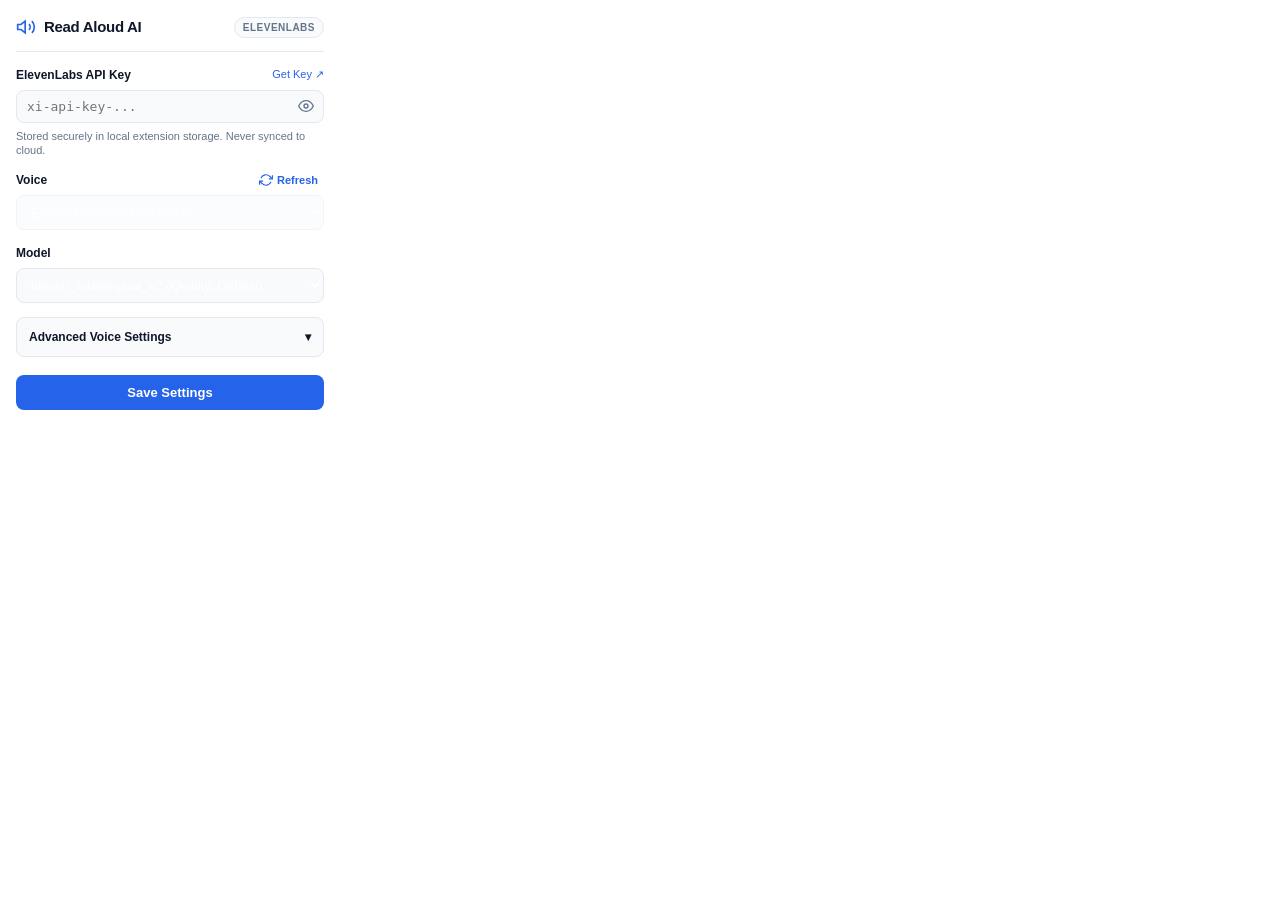
==== src/popup.html @ 04666687 "Add files via upload" ====
<!DOCTYPE html>
<html lang="en">
<head>
  <meta charset="UTF-8">
  <meta name="viewport" content="width=device-width, initial-scale=1.0">
  <title>Read Aloud AI Settings</title>
  <link rel="stylesheet" href="popup.css">
</head>
<body>
  <div class="container">
    <header class="header">
      <div class="logo">
        <svg class="logo-icon" viewBox="0 0 24 24" fill="none" stroke="currentColor" stroke-width="2">
          <polygon points="11 5 6 9 2 9 2 15 6 15 11 19 11 5"></polygon>
          <path d="M15.54 8.46a5 5 0 0 1 0 7.07"></path>
          <path d="M19.07 4.93a10 10 0 0 1 0 14.14"></path>
        </svg>
        <span class="logo-title">Read Aloud AI</span>
      </div>
      <span class="badge">ElevenLabs</span>
    </header>

    <div class="status-bar" id="status-bar" style="display: none;">
      <span class="status-dot"></span>
      <span id="status-text">Not connected</span>
    </div>

    <!-- API Key Section -->
    <div class="form-group">
      <label for="api-key" class="label">
        <span>ElevenLabs API Key</span>
        <a href="https://elevenlabs.io/app/speech-synthesis" target="_blank" class="help-link">Get Key ↗</a>
      </label>
      <div class="input-wrapper">
        <input type="password" id="api-key" class="input" placeholder="xi-api-key-..." spellcheck="false" autocomplete="off" />
        <button type="button" id="toggle-key-visibility" class="icon-btn" title="Show/Hide Key">
          <svg id="eye-show" viewBox="0 0 24 24" width="16" height="16" fill="none" stroke="currentColor" stroke-width="2"><path d="M1 12s4-8 11-8 11 8 11 8-4 8-11 8-11-8-11-8z"></path><circle cx="12" cy="12" r="3"></circle></svg>
          <svg id="eye-hide" viewBox="0 0 24 24" width="16" height="16" fill="none" stroke="currentColor" stroke-width="2" style="display:none;"><path d="M17.94 17.94A10.07 10.07 0 0 1 12 20c-7 0-11-8-11-8a18.45 18.45 0 0 1 5.06-5.94M9.9 4.24A9.12 9.12 0 0 1 12 4c7 0 11 8 11 8a18.5 18.5 0 0 1-2.16 3.19m-6.72-1.07a3 3 0 1 1-4.24-4.24"></path><line x1="1" y1="1" x2="23" y2="23"></line></svg>
        </button>
      </div>
      <span class="helper-text">Stored securely in local extension storage. Never synced to cloud.</span>
    </div>

    <!-- Voice Selection -->
    <div class="form-group">
      <div class="label-row">
        <label for="voice-select" class="label">Voice</label>
        <button type="button" id="refresh-voices-btn" class="refresh-btn" title="Fetch Voices from ElevenLabs">
          <svg viewBox="0 0 24 24" width="14" height="14" fill="none" stroke="currentColor" stroke-width="2"><polyline points="23 4 23 10 17 10"></polyline><polyline points="1 20 1 14 7 14"></polyline><path d="M3.51 9a9 9 0 0 1 14.85-3.36L23 10M1 14l4.64 4.36A9 9 0 0 0 20.49 15"></path></svg>
          <span>Refresh</span>
        </button>
      </div>
      <select id="voice-select" class="select" disabled>
        <option value="">Enter API Key to load voices...</option>
      </select>
    </div>

    <!-- Model Selection -->
    <div class="form-group">
      <label for="model-select" class="label">Model</label>
      <select id="model-select" class="select">
        <option value="eleven_multilingual_v2">eleven_multilingual_v2 (Quality, Default)</option>
        <option value="eleven_turbo_v2_5">eleven_turbo_v2_5 (Low Latency)</option>
        <option value="eleven_flash_v2_5">eleven_flash_v2_5 (Fastest / Cheapest)</option>
      </select>
    </div>

    <!-- Advanced Voice Settings (Collapsible) -->
    <details class="advanced-section">
      <summary class="advanced-header">
        <span>Advanced Voice Settings</span>
        <span class="chevron">▾</span>
      </summary>
      
      <div class="advanced-content">
        <div class="slider-group">
          <div class="slider-label">
            <span>Stability</span>
            <span id="val-stability">0.50</span>
          </div>
          <input type="range" id="slider-stability" class="slider" min="0" max="1" step="0.05" value="0.5" />
          <div class="slider-ticks"><span>Variable</span><span>Stable</span></div>
        </div>

        <div class="slider-group">
          <div class="slider-label">
            <span>Similarity Boost</span>
            <span id="val-similarity">0.75</span>
          </div>
          <input type="range" id="slider-similarity" class="slider" min="0" max="1" step="0.05" value="0.75" />
          <div class="slider-ticks"><span>Low</span><span>High</span></div>
        </div>

        <div class="slider-group">
          <div class="slider-label">
            <span>Style Exaggeration</span>
            <span id="val-style">0.00</span>
          </div>
          <input type="range" id="slider-style" class="slider" min="0" max="1" step="0.05" value="0" />
          <div class="slider-ticks"><span>None</span><span>Exaggerated</span></div>
        </div>

        <div class="checkbox-group">
          <input type="checkbox" id="check-speaker-boost" checked />
          <label for="check-speaker-boost">Use Speaker Boost (Enhances clarity)</label>
        </div>
      </div>
    </details>

    <div class="actions">
      <button type="button" id="save-btn" class="save-btn">Save Settings</button>
    </div>
    <div id="toast-message" class="toast" style="display: none;">Settings saved!</div>
  </div>
  <script src="popup.js"></script>
</body>
</html>
---- src/popup.css ----
:root {
  --bg-primary: #ffffff;
  --bg-secondary: #f8fafc;
  --border-color: #e2e8f0;
  --text-primary: #0f172a;
  --text-secondary: #64748b;
  --accent-color: #2563eb;
  --accent-hover: #1d4ed8;
  --success-color: #10b981;
  --error-color: #ef4444;
}

* {
  box-sizing: border-box;
  margin: 0;
  padding: 0;
}

body {
  width: 340px;
  background-color: var(--bg-primary);
  color: var(--text-primary);
  font-family: -apple-system, BlinkMacSystemFont, "Segoe UI", Roboto, Helvetica, Arial, sans-serif;
  font-size: 13px;
  line-height: 1.5;
  padding: 16px;
}

.container {
  display: flex;
  flex-direction: column;
  gap: 14px;
}

.header {
  display: flex;
  align-items: center;
  justify-content: space-between;
  padding-bottom: 12px;
  border-bottom: 1px solid var(--border-color);
}

.logo {
  display: flex;
  align-items: center;
  gap: 8px;
}

.logo-icon {
  width: 20px;
  height: 20px;
  color: var(--accent-color);
}

.logo-title {
  font-size: 15px;
  font-weight: 700;
  color: var(--text-primary);
  letter-spacing: -0.3px;
}

.badge {
  background: var(--bg-secondary);
  border: 1px solid var(--border-color);
  color: var(--text-secondary);
  font-size: 10px;
  font-weight: 600;
  padding: 2px 8px;
  border-radius: 999px;
  text-transform: uppercase;
  letter-spacing: 0.5px;
}

.status-bar {
  display: flex;
  align-items: center;
  gap: 8px;
  padding: 8px 12px;
  border-radius: 8px;
  background: var(--bg-secondary);
  border: 1px solid var(--border-color);
  font-size: 12px;
}

.status-dot {
  width: 8px;
  height: 8px;
  border-radius: 50%;
  background: var(--text-secondary);
  flex-shrink: 0;
}

.status-bar.connected .status-dot {
  background: var(--success-color);
  box-shadow: 0 0 8px rgba(16, 185, 129, 0.4);
}

.status-bar.error .status-dot {
  background: var(--error-color);
}

.form-group {
  display: flex;
  flex-direction: column;
  gap: 6px;
}

.label, .label-row {
  display: flex;
  align-items: center;
  justify-content: space-between;
  font-size: 12px;
  font-weight: 600;
  color: var(--text-primary);
}

.help-link {
  color: var(--accent-color);
  text-decoration: none;
  font-weight: 500;
  font-size: 11px;
}

.help-link:hover {
  text-decoration: underline;
}

.input-wrapper {
  position: relative;
  display: flex;
  align-items: center;
}

.input, .select {
  width: 100%;
  background: var(--bg-secondary);
  border: 1px solid var(--border-color);
  border-radius: 8px;
  padding: 8px 10px;
  color: #ffffff;
  font-size: 13px;
  outline: none;
  transition: border-color 0.2s, box-shadow 0.2s;
}

.input {
  padding-right: 36px;
  font-family: monospace;
}

.input:focus, .select:focus {
  border-color: var(--accent-color);
  box-shadow: 0 0 0 2px rgba(59, 130, 246, 0.2);
}

.select:disabled {
  opacity: 0.5;
  cursor: not-allowed;
}

.icon-btn {
  position: absolute;
  right: 6px;
  background: transparent;
  border: none;
  color: var(--text-secondary);
  cursor: pointer;
  padding: 4px;
  border-radius: 4px;
  display: flex;
  align-items: center;
  justify-content: center;
}

.icon-btn:hover {
  color: #ffffff;
  background: rgba(255, 255, 255, 0.05);
}

.helper-text {
  font-size: 11px;
  color: var(--text-secondary);
  line-height: 1.3;
}

.refresh-btn {
  background: transparent;
  border: none;
  color: var(--accent-color);
  cursor: pointer;
  display: flex;
  align-items: center;
  gap: 4px;
  font-size: 11px;
  font-weight: 600;
  padding: 2px 6px;
  border-radius: 4px;
}

.refresh-btn:hover {
  background: rgba(59, 130, 246, 0.1);
}

.advanced-section {
  background: var(--bg-secondary);
  border: 1px solid var(--border-color);
  border-radius: 8px;
  overflow: hidden;
}

.advanced-header {
  padding: 10px 12px;
  font-size: 12px;
  font-weight: 600;
  cursor: pointer;
  display: flex;
  justify-content: space-between;
  align-items: center;
  user-select: none;
}

.advanced-header:hover {
  background: rgba(255, 255, 255, 0.03);
}

.advanced-content {
  padding: 12px;
  border-top: 1px solid var(--border-color);
  display: flex;
  flex-direction: column;
  gap: 12px;
}

.slider-group {
  display: flex;
  flex-direction: column;
  gap: 4px;
}

.slider-label {
  display: flex;
  justify-content: space-between;
  font-size: 11px;
  color: var(--text-secondary);
}

.slider-label span:last-child {
  color: var(--text-primary);
  font-weight: 600;
  font-family: monospace;
}

.slider {
  width: 100%;
  height: 4px;
  background: rgba(255, 255, 255, 0.15);
  border-radius: 2px;
  outline: none;
  -webkit-appearance: none;
}

.slider::-webkit-slider-thumb {
  -webkit-appearance: none;
  width: 14px;
  height: 14px;
  border-radius: 50%;
  background: var(--accent-color);
  cursor: pointer;
  transition: transform 0.1s;
}

.slider::-webkit-slider-thumb:hover {
  transform: scale(1.2);
}

.slider-ticks {
  display: flex;
  justify-content: space-between;
  font-size: 9px;
  color: #6b7280;
}

.checkbox-group {
  display: flex;
  align-items: center;
  gap: 8px;
  font-size: 12px;
  cursor: pointer;
  padding-top: 4px;
}

.checkbox-group input[type="checkbox"] {
  accent-color: var(--accent-color);
  width: 15px;
  height: 15px;
  cursor: pointer;
}

.actions {
  margin-top: 4px;
}

.save-btn {
  width: 100%;
  background: var(--accent-color);
  color: white;
  border: none;
  border-radius: 8px;
  padding: 10px;
  font-size: 13px;
  font-weight: 600;
  cursor: pointer;
  transition: background 0.2s, transform 0.1s;
}

.save-btn:hover {
  background: var(--accent-hover);
}

.save-btn:active {
  transform: scale(0.98);
}

.toast {
  text-align: center;
  padding: 8px;
  border-radius: 6px;
  background: rgba(16, 185, 129, 0.15);
  border: 1px solid rgba(16, 185, 129, 0.3);
  color: var(--success-color);
  font-size: 12px;
  font-weight: 600;
  animation: fadeIn 0.2s;
}

@keyframes fadeIn {
  from { opacity: 0; transform: translateY(-4px); }
  to { opacity: 1; transform: translateY(0); }
}
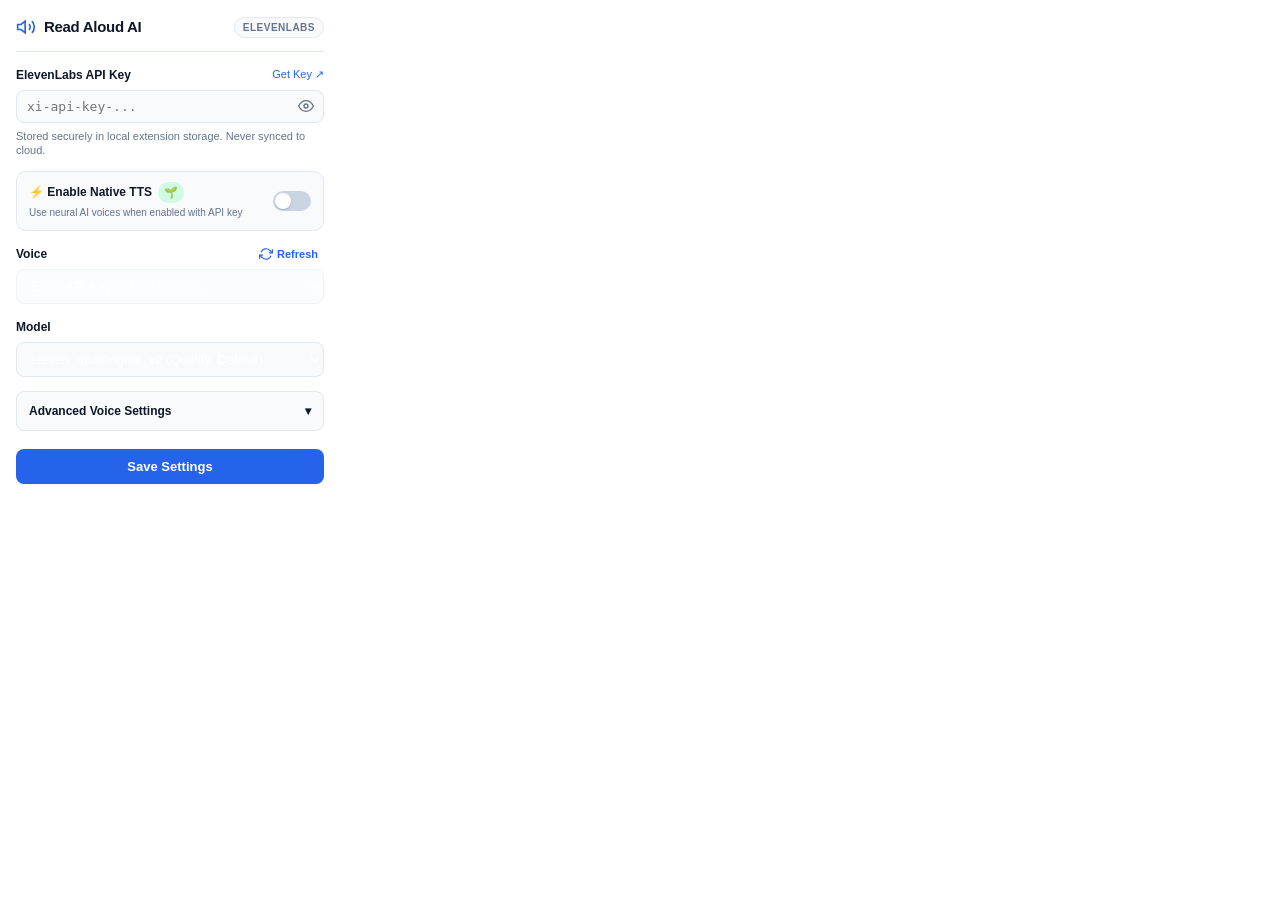
==== commit 63c4d8f7: "fix: default to native tts 2 (#2)" ====
--- a/src/popup.html
+++ b/src/popup.html
@@ -1,11 +1,13 @@
 <!DOCTYPE html>
 <html lang="en">
+
 <head>
   <meta charset="UTF-8">
   <meta name="viewport" content="width=device-width, initial-scale=1.0">
   <title>Read Aloud AI Settings</title>
   <link rel="stylesheet" href="popup.css">
 </head>
+
 <body>
   <div class="container">
     <header class="header">
@@ -32,13 +34,44 @@
         <a href="https://elevenlabs.io/app/speech-synthesis" target="_blank" class="help-link">Get Key ↗</a>
       </label>
       <div class="input-wrapper">
-        <input type="password" id="api-key" class="input" placeholder="xi-api-key-..." spellcheck="false" autocomplete="off" />
+        <input type="password" id="api-key" class="input" placeholder="xi-api-key-..." spellcheck="false"
+          autocomplete="off" />
         <button type="button" id="toggle-key-visibility" class="icon-btn" title="Show/Hide Key">
-          <svg id="eye-show" viewBox="0 0 24 24" width="16" height="16" fill="none" stroke="currentColor" stroke-width="2"><path d="M1 12s4-8 11-8 11 8 11 8-4 8-11 8-11-8-11-8z"></path><circle cx="12" cy="12" r="3"></circle></svg>
-          <svg id="eye-hide" viewBox="0 0 24 24" width="16" height="16" fill="none" stroke="currentColor" stroke-width="2" style="display:none;"><path d="M17.94 17.94A10.07 10.07 0 0 1 12 20c-7 0-11-8-11-8a18.45 18.45 0 0 1 5.06-5.94M9.9 4.24A9.12 9.12 0 0 1 12 4c7 0 11 8 11 8a18.5 18.5 0 0 1-2.16 3.19m-6.72-1.07a3 3 0 1 1-4.24-4.24"></path><line x1="1" y1="1" x2="23" y2="23"></line></svg>
+          <svg id="eye-show" viewBox="0 0 24 24" width="16" height="16" fill="none" stroke="currentColor"
+            stroke-width="2">
+            <path d="M1 12s4-8 11-8 11 8 11 8-4 8-11 8-11-8-11-8z"></path>
+            <circle cx="12" cy="12" r="3"></circle>
+          </svg>
+          <svg id="eye-hide" viewBox="0 0 24 24" width="16" height="16" fill="none" stroke="currentColor"
+            stroke-width="2" style="display:none;">
+            <path
+              d="M17.94 17.94A10.07 10.07 0 0 1 12 20c-7 0-11-8-11-8a18.45 18.45 0 0 1 5.06-5.94M9.9 4.24A9.12 9.12 0 0 1 12 4c7 0 11 8 11 8a18.5 18.5 0 0 1-2.16 3.19m-6.72-1.07a3 3 0 1 1-4.24-4.24">
+            </path>
+            <line x1="1" y1="1" x2="23" y2="23"></line>
+          </svg>
         </button>
       </div>
       <span class="helper-text">Stored securely in local extension storage. Never synced to cloud.</span>
+    </div>
+
+    <!-- Enable ElevenLabs & Eco-Friendly Browser TTS Switch -->
+    <div class="form-group"
+      style="background: #f8fafc; border: 1px solid #e2e8f0; padding: 10px 12px; border-radius: 10px;">
+      <div style="display: flex; align-items: center; justify-content: space-between;">
+        <div style="display: flex; flex-direction: column; gap: 2px;">
+          <div style="display: flex; align-items: center; gap: 6px;">
+            <span style="font-size: 12px; font-weight: 700; color: #0f172a;">⚡ Enable Native TTS</span>
+            <span
+              style="display: inline-flex; align-items: center; justify-content: center; background: #d1fae5; color: #059669; padding: 2px 6px; border-radius: 12px; font-size: 11px; cursor: help;"
+              title="🌱 Eco-Friendly Browser TTS active when needed (runs 100% locally with zero carbon footprint)">🌱</span>
+          </div>
+          <span style="font-size: 10px; color: #64748b;">Use neural AI voices when enabled with API key</span>
+        </div>
+        <label class="toggle-switch">
+          <input type="checkbox" id="check-enable-elevenlabs" />
+          <span class="toggle-slider"></span>
+        </label>
+      </div>
     </div>
 
     <!-- Voice Selection -->
@@ -46,7 +79,11 @@
       <div class="label-row">
         <label for="voice-select" class="label">Voice</label>
         <button type="button" id="refresh-voices-btn" class="refresh-btn" title="Fetch Voices from ElevenLabs">
-          <svg viewBox="0 0 24 24" width="14" height="14" fill="none" stroke="currentColor" stroke-width="2"><polyline points="23 4 23 10 17 10"></polyline><polyline points="1 20 1 14 7 14"></polyline><path d="M3.51 9a9 9 0 0 1 14.85-3.36L23 10M1 14l4.64 4.36A9 9 0 0 0 20.49 15"></path></svg>
+          <svg viewBox="0 0 24 24" width="14" height="14" fill="none" stroke="currentColor" stroke-width="2">
+            <polyline points="23 4 23 10 17 10"></polyline>
+            <polyline points="1 20 1 14 7 14"></polyline>
+            <path d="M3.51 9a9 9 0 0 1 14.85-3.36L23 10M1 14l4.64 4.36A9 9 0 0 0 20.49 15"></path>
+          </svg>
           <span>Refresh</span>
         </button>
       </div>
@@ -71,7 +108,7 @@
         <span>Advanced Voice Settings</span>
         <span class="chevron">▾</span>
       </summary>
-      
+
       <div class="advanced-content">
         <div class="slider-group">
           <div class="slider-label">
@@ -114,4 +151,5 @@
   </div>
   <script src="popup.js"></script>
 </body>
-</html>
+
+</html>
--- a/src/popup.css
+++ b/src/popup.css
@@ -337,3 +337,46 @@
   from { opacity: 0; transform: translateY(-4px); }
   to { opacity: 1; transform: translateY(0); }
 }
+
+/* Toggle Switch */
+.toggle-switch {
+  position: relative;
+  display: inline-block;
+  width: 38px;
+  height: 20px;
+  flex-shrink: 0;
+}
+.toggle-switch input {
+  opacity: 0;
+  width: 0;
+  height: 0;
+}
+.toggle-slider {
+  position: absolute;
+  cursor: pointer;
+  top: 0;
+  left: 0;
+  right: 0;
+  bottom: 0;
+  background-color: #cbd5e1;
+  transition: .2s;
+  border-radius: 20px;
+}
+.toggle-slider:before {
+  position: absolute;
+  content: "";
+  height: 16px;
+  width: 16px;
+  left: 2px;
+  bottom: 2px;
+  background-color: white;
+  transition: .2s;
+  border-radius: 50%;
+  box-shadow: 0 1px 2px rgba(0,0,0,0.2);
+}
+.toggle-switch input:checked + .toggle-slider {
+  background-color: var(--accent-color);
+}
+.toggle-switch input:checked + .toggle-slider:before {
+  transform: translateX(18px);
+}
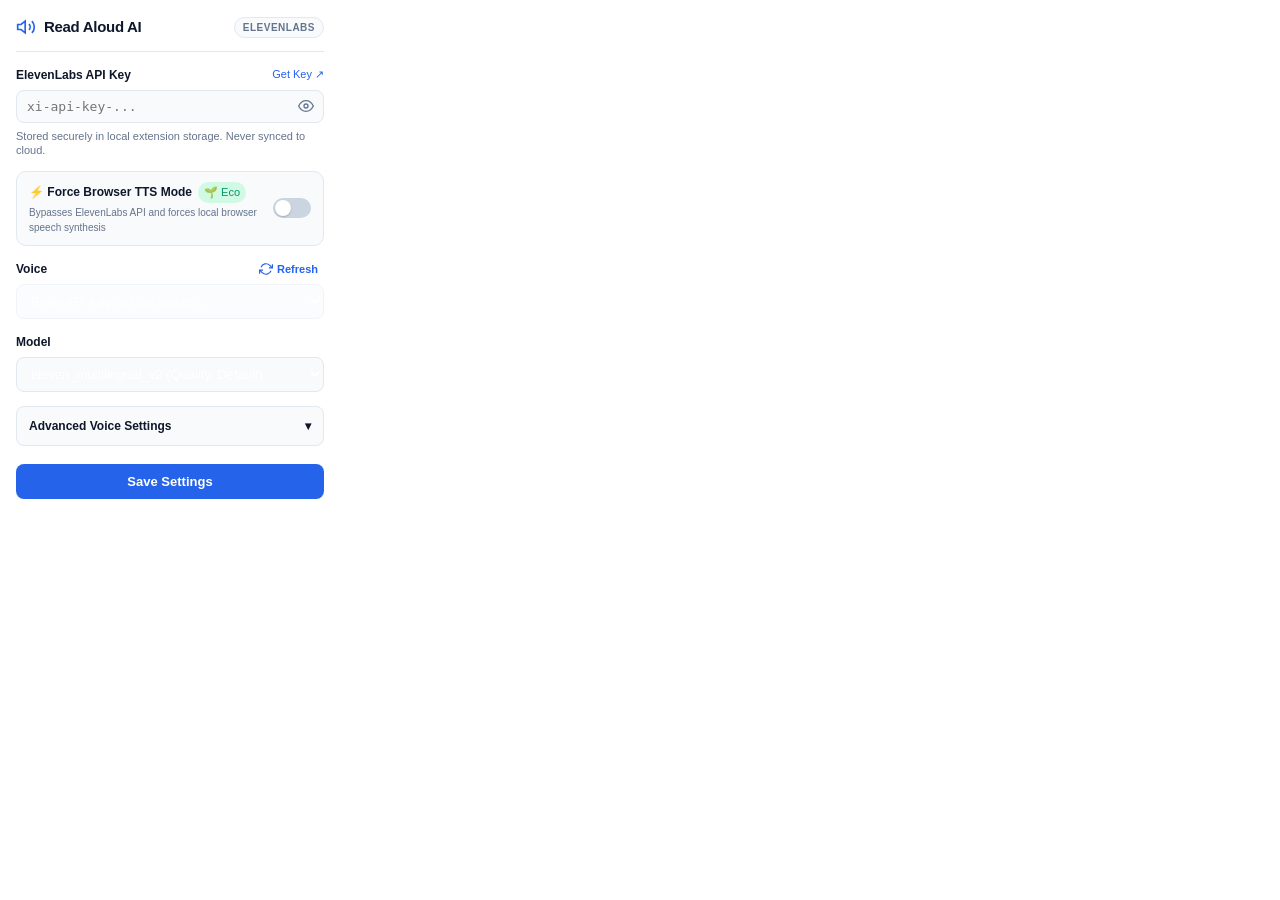
==== commit 616d1fdd: "Fix Broser TTS mode related UI" ====
--- a/src/popup.html
+++ b/src/popup.html
@@ -54,21 +54,21 @@
       <span class="helper-text">Stored securely in local extension storage. Never synced to cloud.</span>
     </div>
 
-    <!-- Enable ElevenLabs & Eco-Friendly Browser TTS Switch -->
+    <!-- Force Browser TTS Mode Switch -->
     <div class="form-group"
       style="background: #f8fafc; border: 1px solid #e2e8f0; padding: 10px 12px; border-radius: 10px;">
       <div style="display: flex; align-items: center; justify-content: space-between;">
         <div style="display: flex; flex-direction: column; gap: 2px;">
           <div style="display: flex; align-items: center; gap: 6px;">
-            <span style="font-size: 12px; font-weight: 700; color: #0f172a;">⚡ Enable Native TTS</span>
+            <span style="font-size: 12px; font-weight: 700; color: #0f172a;">⚡ Force Browser TTS Mode</span>
             <span
               style="display: inline-flex; align-items: center; justify-content: center; background: #d1fae5; color: #059669; padding: 2px 6px; border-radius: 12px; font-size: 11px; cursor: help;"
-              title="🌱 Eco-Friendly Browser TTS active when needed (runs 100% locally with zero carbon footprint)">🌱</span>
+              title="🌱 Eco-Friendly Browser TTS (runs 100% locally with zero carbon footprint)">🌱 Eco</span>
           </div>
-          <span style="font-size: 10px; color: #64748b;">Use neural AI voices when enabled with API key</span>
+          <span style="font-size: 10px; color: #64748b;">Bypasses ElevenLabs API and forces local browser speech synthesis</span>
         </div>
         <label class="toggle-switch">
-          <input type="checkbox" id="check-enable-elevenlabs" />
+          <input type="checkbox" id="check-force-native-tts" />
           <span class="toggle-slider"></span>
         </label>
       </div>
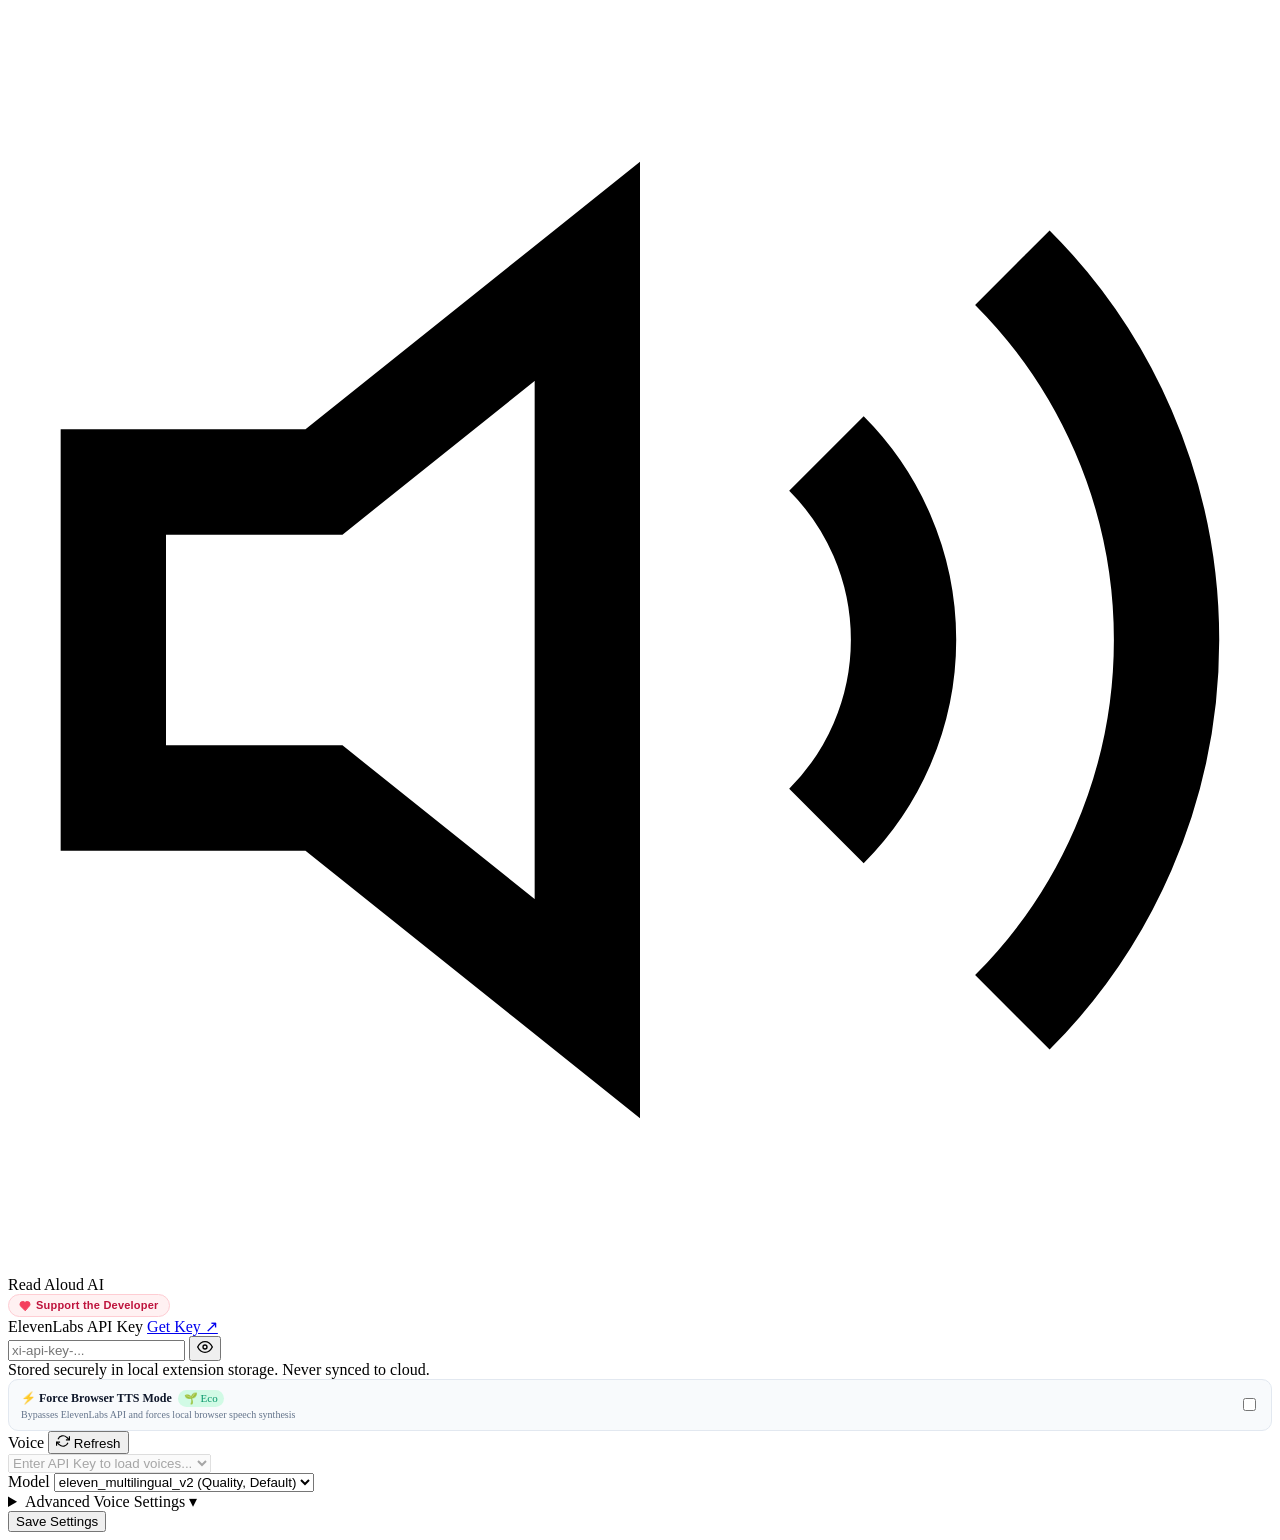
==== commit c0548607: "update UI/forms" ====
--- a/src/popup.html
+++ b/src/popup.html
@@ -19,7 +19,30 @@
         </svg>
         <span class="logo-title">Read Aloud AI</span>
       </div>
-      <span class="badge">ElevenLabs</span>
+      <a href="https://adamclasic.github.io/read-aloud-extension/" target="_blank" rel="noopener noreferrer" style="
+    display: inline-flex;
+    align-items: center;
+    gap: 5px;
+    padding: 3px 10px;
+    background-color: #fff1f2;
+    border: 1px solid #fecdd3;
+    border-radius: 9999px;
+    color: #be123c;
+    font-family: -apple-system, BlinkMacSystemFont, 'Segoe UI', Roboto, Helvetica, Arial, sans-serif;
+    font-size: 11px;
+    font-weight: 700;
+    letter-spacing: 0.02em;
+    text-decoration: none;
+    cursor: pointer;
+    line-height: 1.4;
+  ">
+        <svg width="12" height="12" viewBox="0 0 24 24" fill="#f43f5e" stroke="#f43f5e" stroke-width="2"
+          stroke-linecap="round" stroke-linejoin="round" style="display: block; shrink: 0;">
+          <path
+            d="M19 14c1.49-1.46 3-3.21 3-5.5A5.5 5.5 0 0 0 16.5 3c-1.76 0-3 .5-4.5 2-1.5-1.5-2.74-2-4.5-2A5.5 5.5 0 0 0 2 8.5c0 2.3 1.5 4.05 3 5.5l7 7Z" />
+        </svg>
+        <span>Support the Developer</span>
+      </a>
     </header>
 
     <div class="status-bar" id="status-bar" style="display: none;">
@@ -65,7 +88,8 @@
               style="display: inline-flex; align-items: center; justify-content: center; background: #d1fae5; color: #059669; padding: 2px 6px; border-radius: 12px; font-size: 11px; cursor: help;"
               title="🌱 Eco-Friendly Browser TTS (runs 100% locally with zero carbon footprint)">🌱 Eco</span>
           </div>
-          <span style="font-size: 10px; color: #64748b;">Bypasses ElevenLabs API and forces local browser speech synthesis</span>
+          <span style="font-size: 10px; color: #64748b;">Bypasses ElevenLabs API and forces local browser speech
+            synthesis</span>
         </div>
         <label class="toggle-switch">
           <input type="checkbox" id="check-force-native-tts" />
